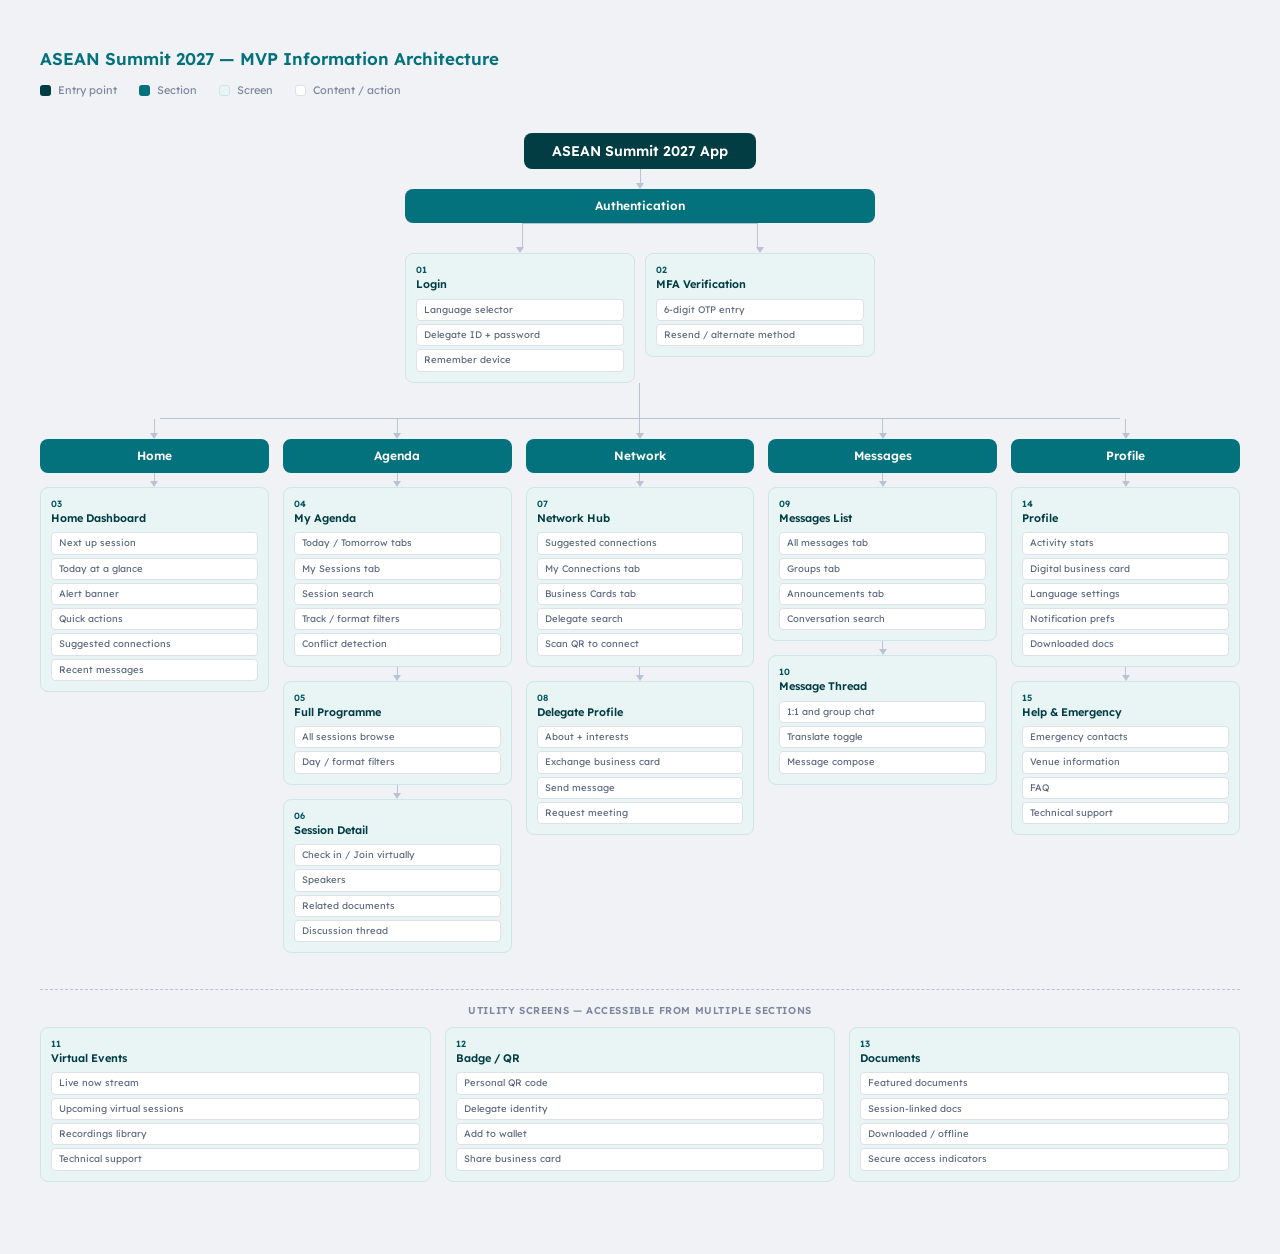
==== event-app/ref/ia.html @ f3eaffb8 "Add files via upload" ====
<!DOCTYPE html>
<html lang="en">
<head>
<meta charset="UTF-8" />
<meta name="viewport" content="width=device-width, initial-scale=1.0" />
<title>ASEAN Summit 2027 — MVP Information Architecture</title>
<link href="https://fonts.googleapis.com/css2?family=Lexend:wght@400;600&display=swap" rel="stylesheet" />
<style>
*, *::before, *::after { box-sizing: border-box; margin: 0; padding: 0; }

body {
  font-family: 'Lexend', system-ui, sans-serif;
  background: #f0f2f5;
  padding: 48px 40px 72px;
  min-width: 1180px;
}

:root {
  --entry-bg:    #013D43;
  --section-bg:  #03727D;
  --screen-bg:   #E9F4F5;
  --screen-bord: #CEE6E8;
  --chip-bg:     #ffffff;
  --chip-bord:   #DEE1E7;
  --chip-text:   #5C677E;
  --num-color:   #02545D;
  --name-color:  #013D43;
  --conn:        #b8c4d4;
  --muted:       #7C879F;
}

/* ── Title & Legend ──────────────────────────────────────────── */
.page-title {
  font-size: 17px; font-weight: 600;
  color: var(--section-bg); margin-bottom: 14px;
}
.legend {
  display: flex; gap: 22px; flex-wrap: wrap;
  align-items: center; margin-bottom: 36px;
}
.legend-item { display: flex; align-items: center; gap: 7px; font-size: 11px; color: var(--muted); }
.legend-dot  { width: 11px; height: 11px; border-radius: 3px; flex-shrink: 0; }
.dot-entry   { background: var(--entry-bg); }
.dot-section { background: var(--section-bg); }
.dot-screen  { background: var(--screen-bg); border: 1px solid var(--screen-bord); }
.dot-chip    { background: var(--chip-bg);   border: 1px solid var(--chip-bord); }

/* ── Node shapes ─────────────────────────────────────────────── */
.node-entry {
  display: inline-block;
  background: var(--entry-bg); color: #fff;
  border-radius: 8px; padding: 11px 28px;
  font-size: 14px; font-weight: 600; line-height: 1;
}

.node-section {
  background: var(--section-bg); color: #fff;
  border-radius: 8px; padding: 10px 12px;
  font-size: 12px; font-weight: 600;
  text-align: center; width: 100%; line-height: 1.2;
}

.screen-card {
  background: var(--screen-bg);
  border: 1px solid var(--screen-bord);
  border-radius: 8px; padding: 10px;
  width: 100%;
}

.screen-num  { font-size: 9px;  font-weight: 600; color: var(--num-color);  display: block; margin-bottom: 2px; }
.screen-name { font-size: 11px; font-weight: 600; color: var(--name-color); display: block; margin-bottom: 7px; line-height: 1.3; }

.chip {
  display: block;
  background: var(--chip-bg); border: 0.5px solid var(--chip-bord);
  border-radius: 4px; padding: 3px 7px 4px;
  font-size: 9.5px; color: var(--chip-text); line-height: 1.4;
  margin-bottom: 3px;
}
.chip:last-child { margin-bottom: 0; }

/* ── Connector primitives ─────────────────────────────────────── */
/* A vertical line segment: set --h to control height */
.vert-line {
  width: 0;
  height: var(--h, 20px);
  border-left: 1.5px solid var(--conn);
  margin: 0 auto;
}
/* Downward arrowhead */
.arrow-down {
  width: 0; height: 0;
  border-left:  4px solid transparent;
  border-right: 4px solid transparent;
  border-top:   6px solid var(--conn);
  margin: 0 auto;
}
/* Stack: vertical line then arrow */
.connector {
  display: flex; flex-direction: column; align-items: center;
}

/* ── Entry tier ───────────────────────────────────────────────── */
.tier-entry { text-align: center; }

/* ── Auth tier ────────────────────────────────────────────────── */
.auth-outer { display: flex; justify-content: center; }
.auth-wrap  { width: 470px; flex-shrink: 0; }

/*
  The fork from the auth section header to the two cards is drawn
  entirely within .auth-wrap using a relative container:

    ┌──── auth-wrap (470px) ────┐
    │   [  Authentication   ]   │
    │         │                 │   ← .auth-fork handles this region
    │    ┌────┴────┐            │
    │    │         │            │
    │  [01 Login] [02 MFA]      │
*/
.auth-fork {
  position: relative;
  height: 24px;    /* space between section header bottom and card tops */
}
/* Horizontal bar from left-card-centre to right-card-centre.
   Each card is 50% of .auth-wrap (minus the gap).
   Left card centre ≈ 25%, right card centre ≈ 75%. */
.auth-fork::before {
  content: '';
  position: absolute;
  top: 0;
  left:  calc(25% - 0.75px);
  right: calc(25% - 0.75px);
  border-top: 1.5px solid var(--conn);
}
/* Two vertical drops: left edge at 25%, right edge at 75% */
.auth-fork::after {
  content: '';
  position: absolute;
  top: 0;
  left:  calc(25% - 0.75px);
  width: calc(50% + 1.5px);
  height: 100%;
  border-left:  1.5px solid var(--conn);
  border-right: 1.5px solid var(--conn);
}

.auth-cards       { display: flex; gap: 10px; }
.auth-card        { flex: 1; }
/* Small gap + arrowhead above each card */
.auth-card-arrow  { height: 6px; display: flex; justify-content: center; align-items: flex-end; }

/* ── Bridge: auth → 5-col fork ───────────────────────────────── */
/*
  After the auth block we need:
  1. A vertical line from auth centre down to the horizontal fork bar.
  2. A horizontal bar spanning col-0-centre → col-4-centre.
  3. Five vertical drops from the bar into each section header.

  The bridge container is full-width (same as .cols-wrap).
  Column centres are at: 10%, 30%, 50%, 70%, 90% of the grid width
  (because each col is 1/5 of total, centred at 1/10, 3/10, 5/10, 7/10, 9/10).

  We draw this as a single .bridge div.
*/
.bridge {
  position: relative;
  height: 36px;   /* space between auth cards bottom and cols section headers */
}
/* Vertical from auth centre (= 50%) down to horizontal bar at bottom */
.bridge::before {
  content: '';
  position: absolute;
  top: 0; bottom: 0;
  left: calc(50% - 0.75px);
  border-left: 1.5px solid var(--conn);
}
/* Horizontal bar at the bottom of the bridge */
.bridge::after {
  content: '';
  position: absolute;
  bottom: 0;
  left:  calc(100% / 10);   /* col-0 centre */
  right: calc(100% / 10);   /* col-4 centre */
  border-top: 1.5px solid var(--conn);
}

/* ── 5-column main section ────────────────────────────────────── */
.cols-wrap {
  display: grid;
  grid-template-columns: repeat(5, 1fr);
  gap: 14px;
}

.col { display: flex; flex-direction: column; }

/* Tick from bridge h-bar down into each section header */
.col-tick {
  display: flex; flex-direction: column; align-items: center;
  height: 20px;          /* matches bridge height remainder */
}
.col-tick .vert-line  { flex: 1; height: auto; }
.col-tick .arrow-down { flex-shrink: 0; }

/* Connector between stacked screens */
.screen-conn {
  display: flex; flex-direction: column; align-items: center;
  height: 14px;
}
.screen-conn .vert-line  { flex: 1; height: auto; }
.screen-conn .arrow-down { flex-shrink: 0; }

/* ── Utility section ──────────────────────────────────────────── */
.util-divider {
  margin: 36px 0 10px;
  border-top: 1.5px dashed var(--conn);
  padding-top: 14px;
  text-align: center;
  font-size: 10px; font-weight: 600;
  color: var(--muted); text-transform: uppercase; letter-spacing: .06em;
}
.util-cards {
  display: grid;
  grid-template-columns: repeat(3, 1fr);
  gap: 14px;
}
</style>
</head>
<body>

<p class="page-title">ASEAN Summit 2027 — MVP Information Architecture</p>

<div class="legend">
  <div class="legend-item"><div class="legend-dot dot-entry"></div>Entry point</div>
  <div class="legend-item"><div class="legend-dot dot-section"></div>Section</div>
  <div class="legend-item"><div class="legend-dot dot-screen"></div>Screen</div>
  <div class="legend-item"><div class="legend-dot dot-chip"></div>Content / action</div>
</div>

<!-- ── Entry ── -->
<div class="tier-entry">
  <div class="node-entry">ASEAN Summit 2027 App</div>
</div>

<!-- Vertical entry → auth -->
<div class="auth-outer">
  <div class="auth-wrap">
    <div class="connector" style="height:20px">
      <div class="vert-line" style="--h:14px"></div>
      <div class="arrow-down"></div>
    </div>
  </div>
</div>

<!-- ── Authentication ── -->
<div class="auth-outer">
  <div class="auth-wrap">
    <div class="node-section">Authentication</div>
    <div class="auth-fork"></div>
    <div class="auth-cards">
      <div class="auth-card">
        <div class="auth-card-arrow"><div class="arrow-down"></div></div>
        <div class="screen-card">
          <span class="screen-num">01</span>
          <span class="screen-name">Login</span>
          <span class="chip">Language selector</span>
          <span class="chip">Delegate ID + password</span>
          <span class="chip">Remember device</span>
        </div>
      </div>
      <div class="auth-card">
        <div class="auth-card-arrow"><div class="arrow-down"></div></div>
        <div class="screen-card">
          <span class="screen-num">02</span>
          <span class="screen-name">MFA Verification</span>
          <span class="chip">6-digit OTP entry</span>
          <span class="chip">Resend / alternate method</span>
        </div>
      </div>
    </div>
  </div>
</div>

<!-- ── Bridge: auth → 5-col fork ── -->
<div class="bridge"></div>

<!-- ── 5 Main sections ── -->
<div class="cols-wrap">

  <!-- HOME -->
  <div class="col">
    <div class="col-tick"><div class="vert-line"></div><div class="arrow-down"></div></div>
    <div class="node-section">Home</div>
    <div class="screen-conn"><div class="vert-line"></div><div class="arrow-down"></div></div>
    <div class="screen-card">
      <span class="screen-num">03</span>
      <span class="screen-name">Home Dashboard</span>
      <span class="chip">Next up session</span>
      <span class="chip">Today at a glance</span>
      <span class="chip">Alert banner</span>
      <span class="chip">Quick actions</span>
      <span class="chip">Suggested connections</span>
      <span class="chip">Recent messages</span>
    </div>
  </div>

  <!-- AGENDA -->
  <div class="col">
    <div class="col-tick"><div class="vert-line"></div><div class="arrow-down"></div></div>
    <div class="node-section">Agenda</div>
    <div class="screen-conn"><div class="vert-line"></div><div class="arrow-down"></div></div>
    <div class="screen-card">
      <span class="screen-num">04</span>
      <span class="screen-name">My Agenda</span>
      <span class="chip">Today / Tomorrow tabs</span>
      <span class="chip">My Sessions tab</span>
      <span class="chip">Session search</span>
      <span class="chip">Track / format filters</span>
      <span class="chip">Conflict detection</span>
    </div>
    <div class="screen-conn"><div class="vert-line"></div><div class="arrow-down"></div></div>
    <div class="screen-card">
      <span class="screen-num">05</span>
      <span class="screen-name">Full Programme</span>
      <span class="chip">All sessions browse</span>
      <span class="chip">Day / format filters</span>
    </div>
    <div class="screen-conn"><div class="vert-line"></div><div class="arrow-down"></div></div>
    <div class="screen-card">
      <span class="screen-num">06</span>
      <span class="screen-name">Session Detail</span>
      <span class="chip">Check in / Join virtually</span>
      <span class="chip">Speakers</span>
      <span class="chip">Related documents</span>
      <span class="chip">Discussion thread</span>
    </div>
  </div>

  <!-- NETWORK -->
  <div class="col">
    <div class="col-tick"><div class="vert-line"></div><div class="arrow-down"></div></div>
    <div class="node-section">Network</div>
    <div class="screen-conn"><div class="vert-line"></div><div class="arrow-down"></div></div>
    <div class="screen-card">
      <span class="screen-num">07</span>
      <span class="screen-name">Network Hub</span>
      <span class="chip">Suggested connections</span>
      <span class="chip">My Connections tab</span>
      <span class="chip">Business Cards tab</span>
      <span class="chip">Delegate search</span>
      <span class="chip">Scan QR to connect</span>
    </div>
    <div class="screen-conn"><div class="vert-line"></div><div class="arrow-down"></div></div>
    <div class="screen-card">
      <span class="screen-num">08</span>
      <span class="screen-name">Delegate Profile</span>
      <span class="chip">About + interests</span>
      <span class="chip">Exchange business card</span>
      <span class="chip">Send message</span>
      <span class="chip">Request meeting</span>
    </div>
  </div>

  <!-- MESSAGES -->
  <div class="col">
    <div class="col-tick"><div class="vert-line"></div><div class="arrow-down"></div></div>
    <div class="node-section">Messages</div>
    <div class="screen-conn"><div class="vert-line"></div><div class="arrow-down"></div></div>
    <div class="screen-card">
      <span class="screen-num">09</span>
      <span class="screen-name">Messages List</span>
      <span class="chip">All messages tab</span>
      <span class="chip">Groups tab</span>
      <span class="chip">Announcements tab</span>
      <span class="chip">Conversation search</span>
    </div>
    <div class="screen-conn"><div class="vert-line"></div><div class="arrow-down"></div></div>
    <div class="screen-card">
      <span class="screen-num">10</span>
      <span class="screen-name">Message Thread</span>
      <span class="chip">1:1 and group chat</span>
      <span class="chip">Translate toggle</span>
      <span class="chip">Message compose</span>
    </div>
  </div>

  <!-- PROFILE -->
  <div class="col">
    <div class="col-tick"><div class="vert-line"></div><div class="arrow-down"></div></div>
    <div class="node-section">Profile</div>
    <div class="screen-conn"><div class="vert-line"></div><div class="arrow-down"></div></div>
    <div class="screen-card">
      <span class="screen-num">14</span>
      <span class="screen-name">Profile</span>
      <span class="chip">Activity stats</span>
      <span class="chip">Digital business card</span>
      <span class="chip">Language settings</span>
      <span class="chip">Notification prefs</span>
      <span class="chip">Downloaded docs</span>
    </div>
    <div class="screen-conn"><div class="vert-line"></div><div class="arrow-down"></div></div>
    <div class="screen-card">
      <span class="screen-num">15</span>
      <span class="screen-name">Help &amp; Emergency</span>
      <span class="chip">Emergency contacts</span>
      <span class="chip">Venue information</span>
      <span class="chip">FAQ</span>
      <span class="chip">Technical support</span>
    </div>
  </div>

</div><!-- /cols-wrap -->

<!-- ── Utility screens ── -->
<div class="util-divider">Utility screens — accessible from multiple sections</div>

<div class="util-cards">
  <div class="screen-card">
    <span class="screen-num">11</span>
    <span class="screen-name">Virtual Events</span>
    <span class="chip">Live now stream</span>
    <span class="chip">Upcoming virtual sessions</span>
    <span class="chip">Recordings library</span>
    <span class="chip">Technical support</span>
  </div>
  <div class="screen-card">
    <span class="screen-num">12</span>
    <span class="screen-name">Badge / QR</span>
    <span class="chip">Personal QR code</span>
    <span class="chip">Delegate identity</span>
    <span class="chip">Add to wallet</span>
    <span class="chip">Share business card</span>
  </div>
  <div class="screen-card">
    <span class="screen-num">13</span>
    <span class="screen-name">Documents</span>
    <span class="chip">Featured documents</span>
    <span class="chip">Session-linked docs</span>
    <span class="chip">Downloaded / offline</span>
    <span class="chip">Secure access indicators</span>
  </div>
</div>

</body>
</html>
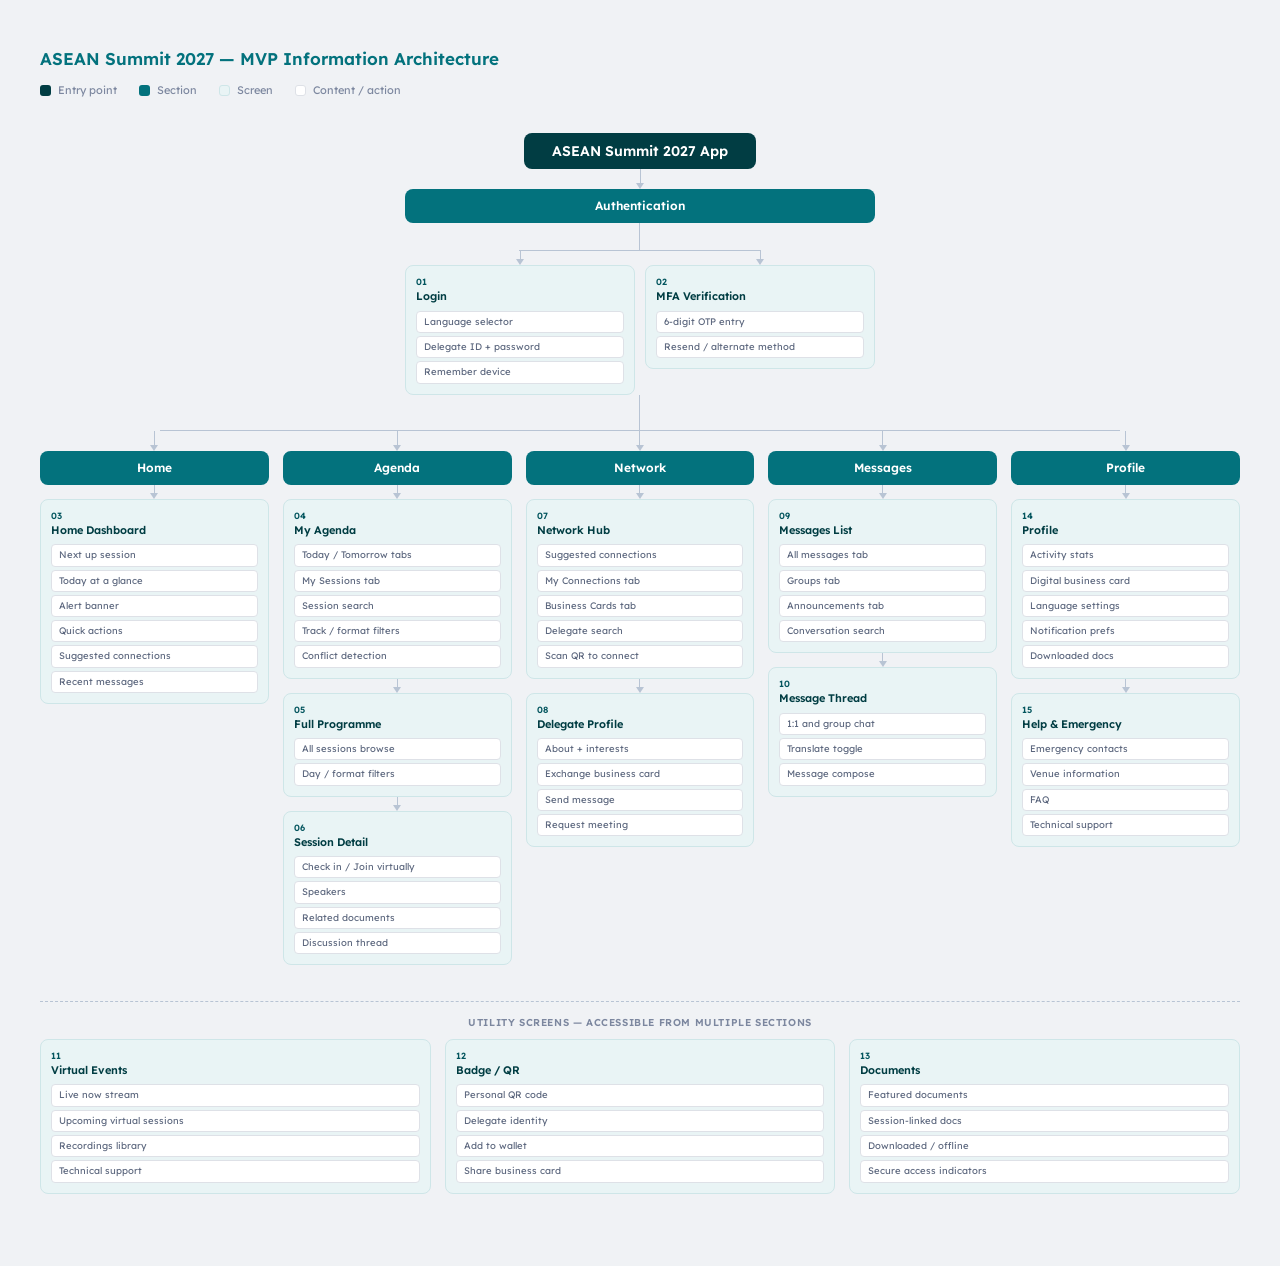
==== commit 766603d3: "Add files via upload" ====
--- a/event-app/ref/ia.html
+++ b/event-app/ref/ia.html
@@ -118,37 +118,49 @@
     │    │         │            │
     │  [01 Login] [02 MFA]      │
 */
+/*
+  Auth fork: the shape in the preview is:
+    - One vertical from auth header centre down to a horizontal bar
+    - The horizontal bar spans left-card-centre to right-card-centre
+    - Two short verticals + arrowheads drop from the bar into each card
+
+  .auth-cards are two equal flex children with a 10px gap inside a 470px container.
+  Each child is (470 - 10) / 2 = 230px wide.
+  Left card centre  = 230/2           = 115px = 115/470 ≈ 24.5%
+  Right card centre = 230 + 10 + 115  = 355px = 355/470 ≈ 75.5%
+*/
 .auth-fork {
   position: relative;
-  height: 24px;    /* space between section header bottom and card tops */
-}
-/* Horizontal bar from left-card-centre to right-card-centre.
-   Each card is 50% of .auth-wrap (minus the gap).
-   Left card centre ≈ 25%, right card centre ≈ 75%. */
+  height: 28px;
+}
+/* Vertical from auth header centre (50%) down to horizontal bar at bottom */
 .auth-fork::before {
   content: '';
   position: absolute;
-  top: 0;
-  left:  calc(25% - 0.75px);
-  right: calc(25% - 0.75px);
-  border-top: 1.5px solid var(--conn);
-}
-/* Two vertical drops: left edge at 25%, right edge at 75% */
+  top: 0; bottom: 0;
+  left: calc(50% - 0.75px);
+  border-left: 1.5px solid var(--conn);
+}
+/* Horizontal bar at the bottom, spanning both card centres */
 .auth-fork::after {
   content: '';
   position: absolute;
-  top: 0;
-  left:  calc(25% - 0.75px);
-  width: calc(50% + 1.5px);
-  height: 100%;
-  border-left:  1.5px solid var(--conn);
-  border-right: 1.5px solid var(--conn);
-}
-
-.auth-cards       { display: flex; gap: 10px; }
-.auth-card        { flex: 1; }
-/* Small gap + arrowhead above each card */
-.auth-card-arrow  { height: 6px; display: flex; justify-content: center; align-items: flex-end; }
+  bottom: 0;
+  left:  calc(24.5% - 0.75px);
+  right: calc(24.5% - 0.75px);
+  border-top: 1.5px solid var(--conn);
+}
+
+.auth-cards { display: flex; gap: 10px; }
+.auth-card  { flex: 1; }
+
+/* Short vertical drop from horizontal bar + arrowhead into each card */
+.auth-card-arrow {
+  display: flex; flex-direction: column; align-items: center;
+  height: 14px;
+}
+.auth-card-arrow .vert-line  { flex: 1; height: auto; }
+.auth-card-arrow .arrow-down { flex-shrink: 0; }
 
 /* ── Bridge: auth → 5-col fork ───────────────────────────────── */
 /*
@@ -259,7 +271,7 @@
     <div class="auth-fork"></div>
     <div class="auth-cards">
       <div class="auth-card">
-        <div class="auth-card-arrow"><div class="arrow-down"></div></div>
+        <div class="auth-card-arrow"><div class="vert-line"></div><div class="arrow-down"></div></div>
         <div class="screen-card">
           <span class="screen-num">01</span>
           <span class="screen-name">Login</span>
@@ -269,7 +281,7 @@
         </div>
       </div>
       <div class="auth-card">
-        <div class="auth-card-arrow"><div class="arrow-down"></div></div>
+        <div class="auth-card-arrow"><div class="vert-line"></div><div class="arrow-down"></div></div>
         <div class="screen-card">
           <span class="screen-num">02</span>
           <span class="screen-name">MFA Verification</span>
